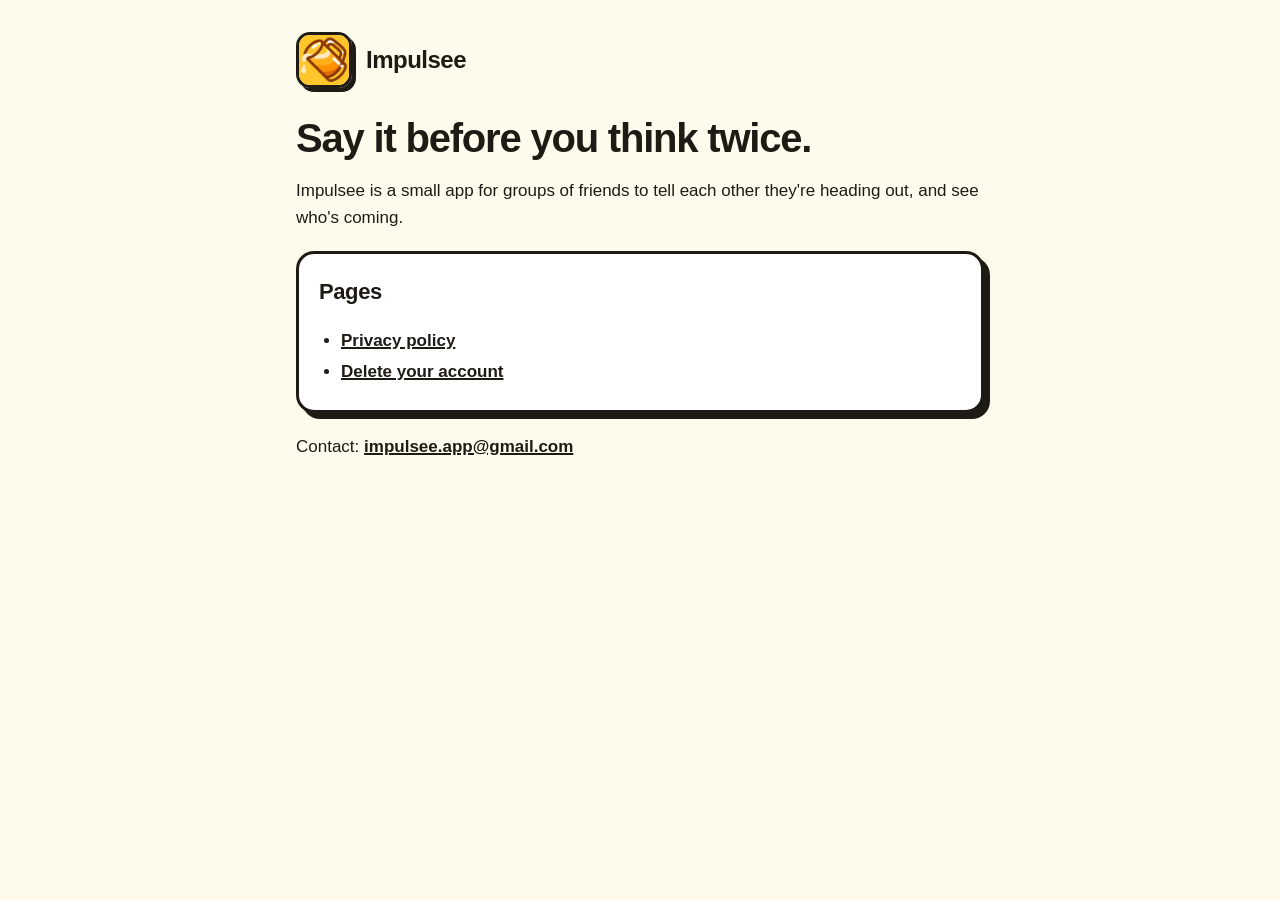
==== index.html @ d4d73822 "Add files via upload" ====
<!doctype html>
<html lang="en">
<head>
  <meta charset="utf-8">
  <meta name="viewport" content="width=device-width, initial-scale=1">
  <title>Impulsee</title>
  <meta name="description" content="Impulsee: tell your friends you're heading out.">
  <link rel="icon" type="image/png" href="favicon.png">
  <link rel="stylesheet" href="style.css">
</head>
<body>
<div class="wrap">
  <header class="top">
    <img src="icon.png" alt="" width="56" height="56">
    <a href="index.html">Impulsee</a>
  </header>

  <h1>Say it before you think twice.</h1>
  <p>Impulsee is a small app for groups of friends to tell each other they're heading out, and see who's coming.</p>

  <div class="card">
    <h2>Pages</h2>
    <ul>
      <li><a href="privacy.html">Privacy policy</a></li>
      <li><a href="delete-account.html">Delete your account</a></li>
    </ul>
  </div>

  <p>Contact: <a href="mailto:impulsee.app@gmail.com">impulsee.app@gmail.com</a></p>
</div>
</body>
</html>
---- style.css ----
/* Impulsee public pages — privacy policy and account deletion.
   Same look as the app: warm amber, ink outlines, hard offset shadows. */

:root {
  --bg: #fffbec;
  --card: #ffffff;
  --primary: #ffc629;
  --ink: #1e1b14;
  --ink-soft: #4a4436;
  --rule: #e9dfbf;
  --border: 3px;
}

* { box-sizing: border-box; }

html { -webkit-text-size-adjust: 100%; }

body {
  margin: 0;
  background: var(--bg);
  color: var(--ink);
  font: 17px/1.6 -apple-system, BlinkMacSystemFont, "Segoe UI", Roboto, Helvetica, Arial, sans-serif;
}

.wrap {
  max-width: 720px;
  margin: 0 auto;
  padding: 32px 16px 64px;
}

header.top {
  display: flex;
  align-items: center;
  gap: 14px;
  margin-bottom: 28px;
}

header.top img {
  width: 56px;
  height: 56px;
  border: var(--border) solid var(--ink);
  border-radius: 14px;
  box-shadow: 4px 4px 0 var(--ink);
}

header.top a {
  color: var(--ink);
  font-weight: 900;
  font-size: 24px;
  letter-spacing: -0.5px;
  text-decoration: none;
}

h1 {
  font-size: clamp(30px, 7vw, 40px);
  line-height: 1.1;
  letter-spacing: -1.2px;
  font-weight: 900;
  margin: 0 0 8px;
}

.updated {
  color: var(--ink-soft);
  font-weight: 600;
  font-size: 14px;
  margin: 0 0 24px;
}

h2 {
  font-size: 22px;
  font-weight: 900;
  letter-spacing: -0.4px;
  margin: 36px 0 8px;
}

h3 {
  font-size: 17px;
  font-weight: 900;
  margin: 20px 0 4px;
}

p, li { color: var(--ink); }

ul { padding-left: 22px; }
li { margin: 4px 0; }

a { color: var(--ink); font-weight: 700; text-decoration-thickness: 2px; }

.card {
  background: var(--card);
  border: var(--border) solid var(--ink);
  border-radius: 18px;
  box-shadow: 6px 6px 0 var(--ink);
  padding: 20px 20px 8px;
  margin: 20px 0;
}

.card.primary { background: var(--primary); }

.card h2 { margin-top: 0; }

ol.steps { padding-left: 22px; }
ol.steps li { margin: 8px 0; }

.email {
  display: inline-block;
  background: var(--primary);
  border: var(--border) solid var(--ink);
  border-radius: 12px;
  box-shadow: 4px 4px 0 var(--ink);
  padding: 10px 16px;
  font-weight: 900;
  font-size: 18px;
  text-decoration: none;
  word-break: break-all;
  margin: 4px 0 16px;
}

.email:active { transform: translate(4px, 4px); box-shadow: none; }

.table-scroll { overflow-x: auto; margin: 12px 0; }

table {
  width: 100%;
  border-collapse: collapse;
  font-size: 15px;
  min-width: 520px;
}

th, td {
  text-align: left;
  vertical-align: top;
  padding: 10px 8px;
  border-bottom: 2px solid var(--rule);
}

th { font-weight: 900; border-bottom: var(--border) solid var(--ink); }

/* Phones: each provider becomes its own small card instead of a table that
   scrolls sideways. */
@media (max-width: 600px) {
  table { min-width: 0; }
  thead { display: none; }
  table, tbody, tr, td { display: block; width: 100%; }
  tr {
    background: var(--card);
    border: 2px solid var(--ink);
    border-radius: 12px;
    padding: 4px 12px;
    margin: 0 0 12px;
  }
  td { border-bottom: 0; padding: 6px 0; }
  td + td { border-top: 2px solid var(--rule); }
  td[data-label]::before {
    content: attr(data-label);
    display: block;
    font-size: 12px;
    font-weight: 900;
    letter-spacing: 1px;
    text-transform: uppercase;
    color: var(--ink-soft);
  }
  td[data-label="Provider"]::before { display: none; }
}

kbd {
  font: inherit;
  font-weight: 900;
  background: var(--card);
  border: 2px solid var(--ink);
  border-radius: 6px;
  padding: 0 6px;
}

footer {
  margin-top: 48px;
  padding-top: 16px;
  border-top: var(--border) solid var(--ink);
  font-size: 14px;
  color: var(--ink-soft);
}

footer a { margin-right: 16px; }
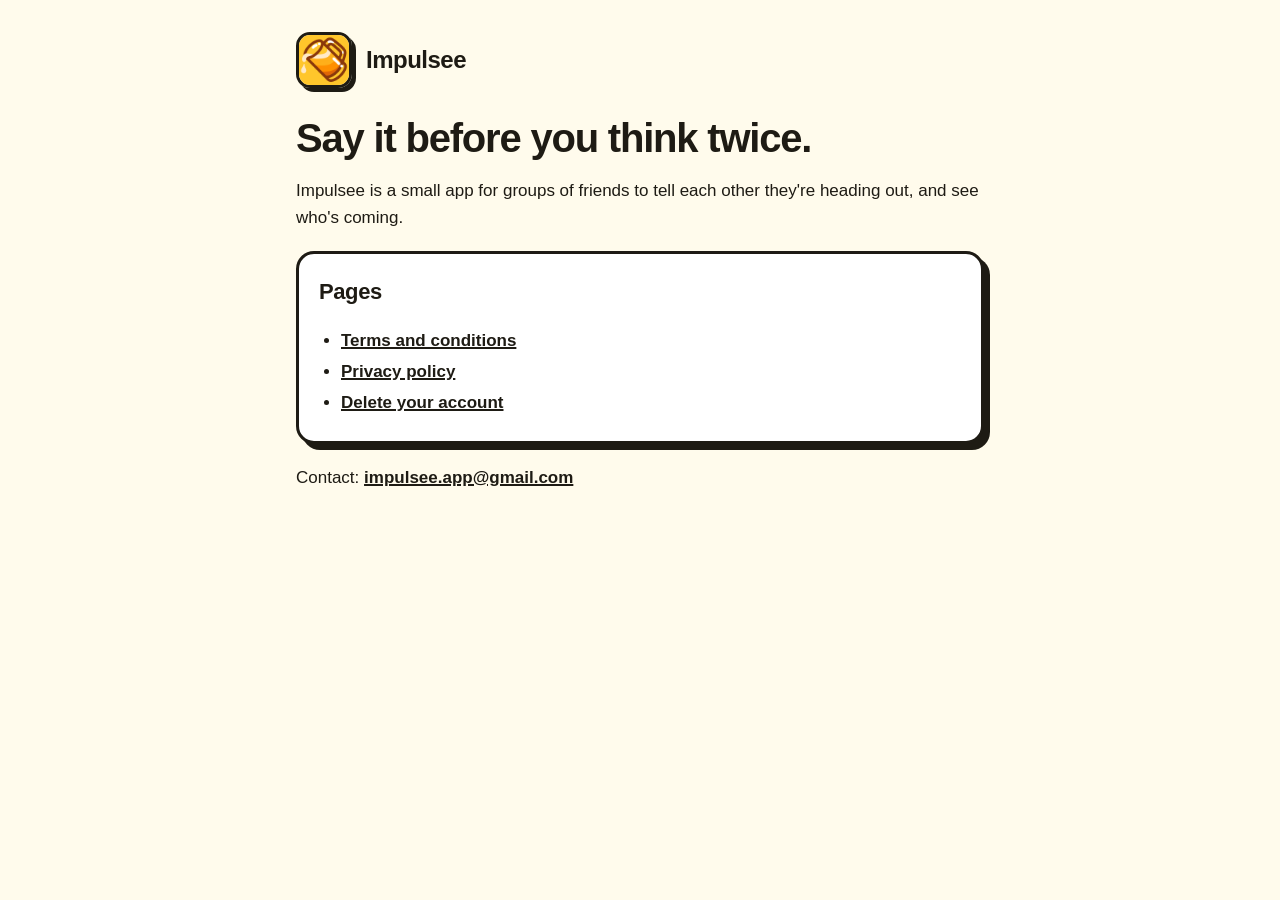
==== commit 508d9905: "Add files via upload" ====
--- a/index.html
+++ b/index.html
@@ -21,6 +21,7 @@
   <div class="card">
     <h2>Pages</h2>
     <ul>
+      <li><a href="terms.html">Terms and conditions</a></li>
       <li><a href="privacy.html">Privacy policy</a></li>
       <li><a href="delete-account.html">Delete your account</a></li>
     </ul>
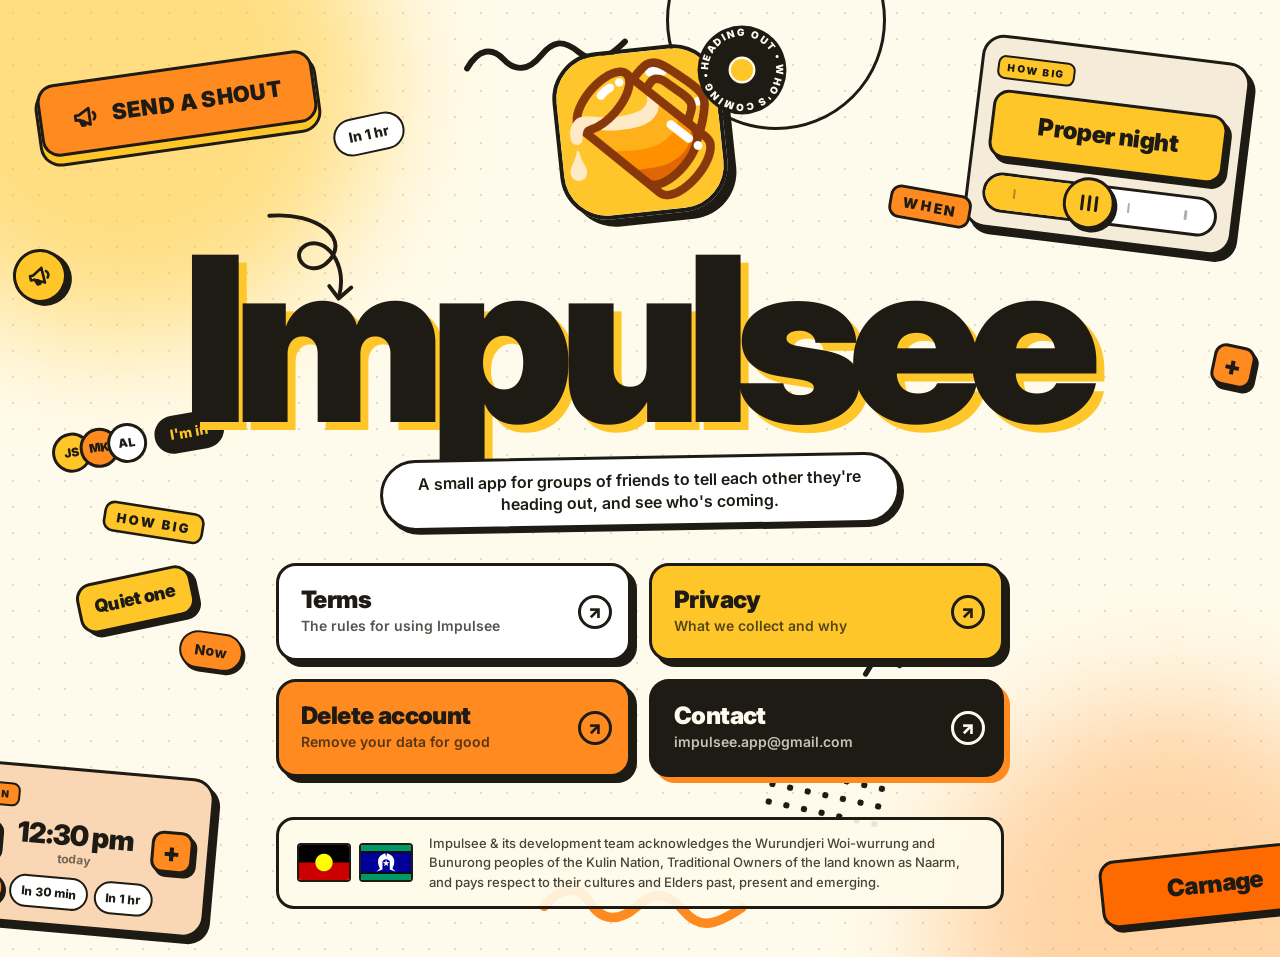
==== commit 9b33770e: "website update" ====
--- a/index.html
+++ b/index.html
@@ -6,28 +6,133 @@
   <title>Impulsee</title>
   <meta name="description" content="Impulsee: tell your friends you're heading out.">
   <link rel="icon" type="image/png" href="favicon.png">
+  <link rel="preconnect" href="https://fonts.googleapis.com">
+  <link rel="preconnect" href="https://fonts.gstatic.com" crossorigin>
+  <link href="https://fonts.googleapis.com/css2?family=Inter:wght@500;600;700;800;900&display=swap" rel="stylesheet">
   <link rel="stylesheet" href="style.css">
+  <link rel="stylesheet" href="home.css">
 </head>
-<body>
-<div class="wrap">
-  <header class="top">
-    <img src="icon.png" alt="" width="56" height="56">
-    <a href="index.html">Impulsee</a>
-  </header>
+<body class="home">
+<div class="shell">
 
-  <h1>Say it before you think twice.</h1>
-  <p>Impulsee is a small app for groups of friends to tell each other they're heading out, and see who's coming.</p>
+  <!-- Background collage: bits of the app plus doodles. Purely decorative. -->
+  <div class="collage" aria-hidden="true">
+    <div class="blob blob-a"></div>
+    <div class="blob blob-b"></div>
 
-  <div class="card">
-    <h2>Pages</h2>
-    <ul>
-      <li><a href="terms.html">Terms and conditions</a></li>
-      <li><a href="privacy.html">Privacy policy</a></li>
-      <li><a href="delete-account.html">Delete your account</a></li>
-    </ul>
+    <!-- App pieces -->
+    <div class="bit c-shout" data-d="18">
+      <div class="shout">
+        <svg viewBox="0 0 24 24" fill="none" stroke="currentColor" stroke-width="2.4" stroke-linejoin="round" stroke-linecap="round"><path d="M3 10v4h3l9 5V5l-9 5H3z"/><path d="M6.5 14.5 8 19h2.5l-1.2-3.8"/><path d="M18.5 9a4 4 0 0 1 0 6"/></svg>
+        Send a shout
+      </div>
+    </div>
+
+    <div class="bit c-howbig" data-d="26">
+      <div class="panel panel-cream">
+        <span class="chip chip-yellow">How big</span>
+        <div class="bigpill pill-yellow">Proper night</div>
+        <div class="slider"><span class="fill"></span><span class="thumb"><i></i><i></i><i></i></span><b></b><b></b><b></b><b></b></div>
+      </div>
+    </div>
+
+    <div class="bit c-when hide-sm" data-d="22">
+      <div class="panel panel-peach">
+        <span class="chip chip-orange">When</span>
+        <div class="when-row"><span class="sq">&minus;</span><span class="time">12:30 pm<small>today</small></span><span class="sq">+</span></div>
+        <div class="pills"><span class="pill pill-orange">Now</span><span class="pill">In 30 min</span><span class="pill">In 1 hr</span></div>
+      </div>
+    </div>
+
+    <div class="bit c-carnage" data-d="14">
+      <div class="bigpill pill-red">Carnage</div>
+    </div>
+
+    <div class="bit c-crew hide-md" data-d="30">
+      <div class="panel panel-yellow">
+        <div class="crew-title">Start a crew</div>
+        <span class="label">Crew name</span>
+        <div class="input">The Usual Suspects</div>
+        <div class="bigpill pill-amber">Create crew</div>
+      </div>
+    </div>
+
+    <div class="bit c-imin hide-sm" data-d="12">
+      <div class="avatars"><span>JS</span><span>MK</span><span>AL</span></div>
+      <span class="pill pill-ink">I'm in</span>
+    </div>
+
+    <div class="bit c-30 hide-md" data-d="10"><span class="pill">In 2 hrs</span></div>
+    <div class="bit c-plus" data-d="20"><span class="sq">+</span></div>
+
+    <!-- Doodles -->
+    <div class="bit a-quiet" data-d="8"><div class="bigpill pill-yellow">Quiet one</div></div>
+    <div class="bit a-whenchip" data-d="16"><span class="chip chip-orange">When</span></div>
+
+    <svg class="bit d-squig1" data-d="10" viewBox="0 0 200 40" fill="none"><path d="M6 26 C 22 4, 38 4, 50 20 S 78 36, 94 20 S 122 4, 138 20 S 166 36, 194 14" stroke="#1e1b14" stroke-width="7" stroke-linecap="round"/></svg>
+    <svg class="bit d-squig2" data-d="14" viewBox="0 0 200 40" fill="none"><path d="M6 26 C 22 4, 38 4, 50 20 S 78 36, 94 20 S 122 4, 138 20 S 166 36, 194 14" stroke="#ff8a1f" stroke-width="9" stroke-linecap="round"/></svg>
+    <svg class="bit d-zig hide-sm" data-d="12" viewBox="0 0 160 40" fill="none"><path d="M4 30 L24 10 L44 30 L64 10 L84 30 L104 10 L124 30 L144 10 L156 22" stroke="#1e1b14" stroke-width="6" stroke-linecap="round" stroke-linejoin="round"/></svg>
+    <svg class="bit d-arrow hide-sm" data-d="8" viewBox="0 0 140 120" fill="none"><path d="M10 14 C 70 0, 120 30, 90 64 C 70 86, 40 60, 62 44 C 84 30, 118 60, 112 104" stroke="#1e1b14" stroke-width="5" stroke-linecap="round"/><path d="M98 92 L112 106 L126 90" stroke="#1e1b14" stroke-width="5" stroke-linecap="round" stroke-linejoin="round"/></svg>
+    <div class="bit a-1hr" data-d="6"><span class="pill">In 1 hr</span></div>
+
+    <span class="bit d-ring" data-d="4"></span>
+    <div class="bit a-now" data-d="20"><span class="pill pill-orange">Now</span></div>
+    <div class="bit a-mega" data-d="24"><span class="megabtn"><svg viewBox="0 0 24 24" fill="none" stroke="currentColor" stroke-width="2.4" stroke-linejoin="round" stroke-linecap="round"><path d="M3 10v4h3l9 5V5l-9 5H3z"/><path d="M6.5 14.5 8 19h2.5l-1.2-3.8"/><path d="M18.5 9a4 4 0 0 1 0 6"/></svg></span></div>
+    <div class="bit a-howchip hide-sm" data-d="18"><span class="chip chip-yellow">How big</span></div>
+    <span class="bit d-grid hide-sm" data-d="5"></span>
   </div>
 
-  <p>Contact: <a href="mailto:impulsee.app@gmail.com">impulsee.app@gmail.com</a></p>
+  <main class="hero">
+    <div class="brand">
+      <img class="logo" src="icon.png" alt="" width="160" height="160">
+      <svg class="badge" viewBox="0 0 120 120" aria-hidden="true">
+        <defs><path id="circ" d="M60,60 m-44,0 a44,44 0 1,1 88,0 a44,44 0 1,1 -88,0"/></defs>
+        <circle cx="60" cy="60" r="58" fill="#1e1b14"/>
+        <text><textPath href="#circ" textLength="272" lengthAdjust="spacing">HEADING OUT • WHO'S COMING •</textPath></text>
+        <circle cx="60" cy="60" r="16" fill="#ffc629" stroke="#fffbec" stroke-width="3"/>
+      </svg>
+    </div>
+
+    <h1 class="mega">Impulsee</h1>
+    <p class="lede">A small app for groups of friends to tell each other they're heading out, and see who's coming.</p>
+
+    <nav class="dash" aria-label="Site pages">
+      <a class="tile t-white" href="terms.html"><span>Terms</span><small>The rules for using Impulsee</small><i>&#8599;</i></a>
+      <a class="tile t-yellow" href="privacy.html"><span>Privacy</span><small>What we collect and why</small><i>&#8599;</i></a>
+      <a class="tile t-orange" href="delete-account.html"><span>Delete account</span><small>Remove your data for good</small><i>&#8599;</i></a>
+      <a class="tile t-ink" href="mailto:impulsee.app@gmail.com"><span>Contact</span><small>impulsee.app@gmail.com</small><i>&#8599;</i></a>
+    </nav>
+    <footer class="ack">
+      <div class="flags">
+        <img src="flag-aboriginal.png" alt="Aboriginal flag" width="60" height="42">
+        <img src="flag-torres-strait.png" alt="Torres Strait Islander flag" width="60" height="42">
+      </div>
+      <p>Impulsee &amp; its development team acknowledges the Wurundjeri Woi-wurrung and Bunurong peoples of the Kulin Nation, Traditional Owners of the land known as Naarm, and pays respect to their cultures and Elders past, present and emerging.</p>
+    </footer>
+  </main>
+
 </div>
+
+<script>
+  // Gentle parallax: collage bits drift with the pointer (desktop only, respects reduced motion).
+  (function () {
+    if (matchMedia('(prefers-reduced-motion: reduce)').matches || !matchMedia('(pointer: fine)').matches) return;
+    var bits = document.querySelectorAll('.collage [data-d]');
+    var tx = 0, ty = 0, x = 0, y = 0, raf = 0;
+    addEventListener('pointermove', function (e) {
+      tx = e.clientX / innerWidth - 0.5;
+      ty = e.clientY / innerHeight - 0.5;
+      if (!raf) raf = requestAnimationFrame(tick);
+    });
+    function tick() {
+      x += (tx - x) * 0.08; y += (ty - y) * 0.08;
+      for (var i = 0; i < bits.length; i++) {
+        var d = +bits[i].dataset.d;
+        bits[i].style.translate = (-x * d * 2).toFixed(1) + 'px ' + (-y * d * 2).toFixed(1) + 'px';
+      }
+      raf = (Math.abs(tx - x) > 0.001 || Math.abs(ty - y) > 0.001) ? requestAnimationFrame(tick) : 0;
+    }
+  })();
+</script>
 </body>
 </html>
--- a/home.css
+++ b/home.css
@@ -0,0 +1,403 @@
+/* Impulsee home page: giant title, link tiles, and a collage of app bits
+   floating in the background. Loaded only by index.html. */
+
+body.home {
+  --orange: #ff8a1f;
+  --red: #ff6a00;
+  --amber: #f7a900;
+  --peach: #f9d6b4;
+  --cream: #f4ecd8;
+  font-family: "Inter", -apple-system, BlinkMacSystemFont, "Segoe UI", Roboto, Helvetica, Arial, sans-serif;
+  background:
+    radial-gradient(circle, rgba(30, 27, 20, .13) 1.4px, transparent 1.6px) 0 0 / 26px 26px,
+    var(--bg);
+}
+
+.shell {
+  position: relative;
+  min-height: 100vh;
+  min-height: 100dvh;
+  overflow: hidden;
+  display: flex;
+}
+
+/* ---------- Hero ---------- */
+
+.hero {
+  position: relative;
+  z-index: 2;
+  width: 100%;
+  max-width: 760px;
+  margin: auto;
+  padding: 48px 16px;
+  display: flex;
+  flex-direction: column;
+  align-items: center;
+  text-align: center;
+}
+
+.brand { position: relative; margin-bottom: 6px; }
+
+.logo {
+  display: block;
+  width: clamp(110px, 22vw, 168px);
+  height: auto;
+  border: 4px solid var(--ink);
+  border-radius: 28%;
+  box-shadow: 8px 8px 0 var(--ink);
+  rotate: -6deg;
+  transition: rotate .25s cubic-bezier(.3, 1.6, .5, 1), scale .25s cubic-bezier(.3, 1.6, .5, 1);
+}
+
+.brand:hover .logo { rotate: 4deg; scale: 1.06; }
+
+.badge {
+  position: absolute;
+  width: clamp(64px, 12vw, 92px);
+  right: -38%;
+  top: -14%;
+  animation: spin 14s linear infinite;
+}
+
+.badge text {
+  fill: #fffbec;
+  font: 900 13px "Inter", sans-serif;
+}
+
+.mega {
+  font-size: clamp(76px, 19vw, 230px);
+  font-weight: 900;
+  letter-spacing: -0.065em;
+  line-height: .86;
+  margin: 18px 0 18px;
+  color: var(--ink);
+  text-shadow: .035em .035em 0 var(--primary);
+  padding-right: .05em; /* room for the shadow on the last letter */
+}
+
+.lede {
+  display: inline-block;
+  max-width: 520px;
+  margin: 0 0 36px;
+  padding: 10px 18px;
+  background: var(--card);
+  border: 3px solid var(--ink);
+  border-radius: 999px;
+  box-shadow: 4px 4px 0 var(--ink);
+  font-size: 16px;
+  font-weight: 600;
+  line-height: 1.4;
+  rotate: -1deg;
+}
+
+/* ---------- Tiles ---------- */
+
+.dash {
+  width: 100%;
+  display: grid;
+  grid-template-columns: repeat(2, 1fr);
+  gap: 18px;
+}
+
+.tile {
+  position: relative;
+  display: block;
+  text-align: left;
+  background: var(--card);
+  color: var(--ink);
+  border: 3px solid var(--ink);
+  border-radius: 20px;
+  box-shadow: 6px 6px 0 var(--ink);
+  padding: 20px 56px 20px 22px;
+  text-decoration: none;
+  transition: translate .12s, box-shadow .12s, rotate .2s;
+}
+
+.tile span { display: block; font-size: 24px; font-weight: 900; letter-spacing: -0.6px; line-height: 1.15; }
+.tile small { display: block; margin-top: 2px; font-size: 14px; font-weight: 600; opacity: .75; overflow-wrap: anywhere; }
+
+.tile i {
+  position: absolute;
+  right: 16px;
+  top: 50%;
+  translate: 0 -50%;
+  width: 34px;
+  height: 34px;
+  display: grid;
+  place-items: center;
+  font-style: normal;
+  font-weight: 900;
+  font-size: 18px;
+  border: 3px solid currentColor;
+  border-radius: 50%;
+  transition: rotate .2s;
+}
+
+.t-yellow { background: var(--primary); }
+.t-orange { background: var(--orange); }
+.t-ink { background: var(--ink); color: #fffbec; box-shadow: 6px 6px 0 var(--orange); }
+
+.tile:hover { translate: -3px -3px; box-shadow: 9px 9px 0 var(--ink); }
+.t-ink:hover { box-shadow: 9px 9px 0 var(--orange); }
+.tile:hover i { rotate: 45deg; }
+.tile:active { translate: 6px 6px; box-shadow: 0 0 0 var(--ink); }
+.tile:focus-visible { outline: 3px dashed var(--ink); outline-offset: 5px; }
+
+/* ---------- Collage ---------- */
+
+.collage { position: absolute; inset: 0; z-index: 1; pointer-events: none; }
+
+.bit {
+  position: absolute;
+  rotate: var(--r, 0deg);
+  animation: float var(--t, 7s) ease-in-out var(--delay, 0s) infinite alternate;
+}
+
+.blob { position: absolute; border-radius: 50%; filter: blur(60px); opacity: .55; }
+.blob-a { width: 520px; height: 520px; background: var(--primary); top: -180px; left: -140px; }
+.blob-b { width: 460px; height: 460px; background: var(--orange); bottom: -200px; right: -120px; opacity: .35; }
+
+/* Shared app styling */
+.panel {
+  border: 3px solid var(--ink);
+  border-radius: 22px;
+  box-shadow: 6px 6px 0 var(--ink);
+  padding: 14px;
+}
+.panel-cream { background: var(--cream); }
+.panel-peach { background: var(--peach); }
+.panel-yellow { background: var(--primary); }
+
+.chip {
+  display: inline-block;
+  font-size: 10px;
+  font-weight: 900;
+  letter-spacing: 1.6px;
+  text-transform: uppercase;
+  border: 2.5px solid var(--ink);
+  border-radius: 8px;
+  padding: 2px 8px;
+}
+.chip-yellow { background: var(--primary); }
+.chip-orange { background: var(--orange); }
+
+.bigpill {
+  border: 3px solid var(--ink);
+  border-radius: 16px;
+  box-shadow: 5px 5px 0 var(--ink);
+  padding: 12px 18px;
+  font-weight: 900;
+  font-size: 24px;
+  letter-spacing: -0.5px;
+  text-align: center;
+  white-space: nowrap;
+}
+.pill-yellow { background: var(--primary); }
+.pill-red { background: var(--red); }
+.pill-amber { background: var(--amber); font-size: 18px; padding: 10px; }
+
+.pill {
+  display: inline-block;
+  background: #fff;
+  border: 2.5px solid var(--ink);
+  border-radius: 999px;
+  padding: 6px 14px;
+  font-weight: 800;
+  font-size: 14px;
+  white-space: nowrap;
+}
+.pill-orange { background: var(--orange); box-shadow: 3px 3px 0 var(--ink); }
+.pill-ink { background: var(--ink); color: var(--primary); }
+
+.sq {
+  display: inline-grid;
+  place-items: center;
+  width: 42px;
+  height: 42px;
+  background: var(--orange);
+  border: 3px solid var(--ink);
+  border-radius: 12px;
+  box-shadow: 4px 4px 0 var(--ink);
+  font-weight: 900;
+  font-size: 26px;
+  line-height: 1;
+}
+
+/* Individual app pieces */
+.c-shout { top: 7%; left: 3%; --r: -8deg; --t: 6s; }
+.shout {
+  display: flex;
+  align-items: center;
+  gap: 12px;
+  background: var(--orange);
+  border: 3px solid var(--ink);
+  border-radius: 18px;
+  box-shadow: 0 7px 0 var(--primary), 0 7px 0 3px var(--ink);
+  padding: 16px 30px;
+  font-weight: 900;
+  font-size: 22px;
+  letter-spacing: .5px;
+  text-transform: uppercase;
+  white-space: nowrap;
+}
+.shout svg { width: 28px; height: 28px; }
+
+.c-howbig { top: 5%; right: 3%; width: 270px; --r: 7deg; --t: 8s; --delay: -2s; }
+.c-howbig .bigpill { margin: 10px 0 14px; }
+.slider {
+  position: relative;
+  height: 40px;
+  background: #fff;
+  border: 3px solid var(--ink);
+  border-radius: 999px;
+  display: flex;
+  justify-content: space-around;
+  align-items: center;
+}
+.slider b { position: relative; z-index: 1; width: 2.5px; height: 10px; background: rgba(30, 27, 20, .35); border-radius: 2px; }
+.slider .fill { position: absolute; inset: 0 55% 0 0; background: var(--primary); border-radius: 999px 0 0 999px; }
+.slider .thumb {
+  position: absolute;
+  z-index: 2;
+  left: 34%;
+  top: 50%;
+  translate: 0 -50%;
+  width: 52px;
+  height: 52px;
+  background: var(--primary);
+  border: 3px solid var(--ink);
+  border-radius: 50%;
+  box-shadow: 3px 3px 0 var(--ink);
+  display: flex;
+  gap: 4px;
+  justify-content: center;
+  align-items: center;
+}
+.slider .thumb i { width: 3px; height: 16px; background: var(--ink); border-radius: 2px; }
+
+.c-when { bottom: 6%; left: 3%; width: 270px; --r: 5deg; --t: 9s; --delay: -4s; }
+.when-row { display: flex; align-items: center; justify-content: space-between; margin: 10px 0 12px; }
+.time { font-weight: 900; font-size: 28px; letter-spacing: -1px; line-height: 1; text-align: center; }
+.time small { display: block; font-size: 12px; font-weight: 700; letter-spacing: 0; opacity: .6; margin-top: 4px; }
+.pills { display: flex; gap: 6px; flex-wrap: wrap; }
+.pills .pill { font-size: 12px; padding: 5px 10px; }
+
+.c-carnage { bottom: 9%; right: 4%; width: 230px; --r: -6deg; --t: 7s; --delay: -1s; }
+
+.c-crew { top: 40%; right: -50px; width: 250px; --r: -9deg; --t: 10s; --delay: -3s; }
+.crew-title { font-weight: 900; font-size: 24px; letter-spacing: -0.6px; margin-bottom: 8px; }
+.label { display: block; font-size: 10px; font-weight: 900; letter-spacing: 1.6px; text-transform: uppercase; margin-bottom: 4px; }
+.input { background: #fff; border: 3px solid var(--ink); border-radius: 12px; padding: 8px 12px; font-weight: 600; font-size: 14px; margin-bottom: 12px; }
+
+.c-imin { top: 44%; left: 4%; display: flex; align-items: center; gap: 8px; --r: -10deg; --t: 6s; --delay: -2s; }
+.avatars { display: flex; }
+.avatars span {
+  width: 40px; height: 40px; margin-left: -12px;
+  display: grid; place-items: center;
+  border: 3px solid var(--ink); border-radius: 50%;
+  font-weight: 900; font-size: 12px;
+}
+.avatars span:first-child { margin-left: 0; background: var(--primary); }
+.avatars span:nth-child(2) { background: var(--orange); }
+.avatars span:nth-child(3) { background: #fff; }
+
+.c-30 { bottom: 28%; right: 13%; --r: 8deg; --t: 5s; --delay: -1s; }
+.c-plus { top: 31%; right: 9%; --r: 12deg; --t: 6s; --delay: -3s; }
+
+/* Doodles */
+.d-squig1 { width: 170px; top: 4%; left: 36%; --r: -6deg; --t: 8s; }
+.d-squig2 { width: 210px; bottom: 3%; left: 42%; --r: 4deg; --t: 9s; --delay: -5s; }
+.d-zig { width: 140px; top: 66%; right: 22%; --r: -14deg; --t: 7s; }
+.d-arrow { width: 110px; top: 22%; left: 20%; --r: 8deg; --t: 8s; --delay: -3s; }
+.d-ring { width: 220px; height: 220px; border: 3px solid var(--ink); border-radius: 50%; top: -90px; left: 52%; }
+.d-grid {
+  width: 130px; height: 90px; bottom: 14%; right: 30%;
+  background: radial-gradient(circle, var(--ink) 3px, transparent 3.5px) 0 0 / 18px 18px;
+  --r: 12deg;
+}
+
+/* Small app pieces */
+.a-quiet { top: 60%; left: 6%; --r: -12deg; --t: 6s; }
+.a-quiet .bigpill { font-size: 18px; padding: 8px 14px; }
+.a-whenchip { top: 20%; right: 25%; --r: 10deg; --t: 4s; scale: 1.4; }
+.a-1hr { top: 12%; left: 26%; --r: -12deg; --t: 5s; }
+.a-now { bottom: 30%; left: 14%; --r: 8deg; --t: 5s; }
+.a-mega { top: 31%; left: 8%; --r: -14deg; --t: 4s; --delay: -1s; }
+.a-howchip { top: 53%; left: 9%; --r: 9deg; --t: 6s; scale: 1.3; }
+.megabtn {
+  display: grid; place-items: center;
+  width: 54px; height: 54px;
+  background: var(--primary);
+  border: 3px solid var(--ink); border-radius: 50%;
+  box-shadow: 4px 4px 0 var(--ink);
+}
+.megabtn svg { width: 26px; height: 26px; }
+
+/* Acknowledgement of Country */
+.ack {
+  width: 100%;
+  margin-top: 40px;
+  display: flex;
+  align-items: center;
+  gap: 16px;
+  text-align: left;
+  background: rgba(255, 251, 236, .9);
+  border: 3px solid var(--ink);
+  border-radius: 18px;
+  padding: 14px 18px;
+}
+.ack .flags { display: flex; gap: 8px; flex-shrink: 0; }
+.ack img { display: block; width: 54px; height: auto; border: 2px solid var(--ink); border-radius: 4px; }
+.ack p { margin: 0; font-size: 13px; line-height: 1.5; font-weight: 500; color: var(--ink-soft); }
+
+@keyframes float {
+  from { transform: translateY(-8px); }
+  to   { transform: translateY(10px); }
+}
+@keyframes spin { to { rotate: 360deg; } }
+
+/* ---------- Smaller screens ---------- */
+
+@media (max-width: 1280px) {
+  .hide-md { display: none; }
+  .c-when { left: -60px; bottom: 3%; }
+  .c-carnage { right: -50px; bottom: 4%; }
+  .c-plus { right: 2%; top: 36%; }
+  .a-mega { left: 1%; top: 26%; }
+}
+
+@media (max-width: 900px) {
+  .bit { scale: .75; }
+  .c-shout { left: -30px; top: 2%; }
+  .c-howbig { right: -50px; top: 1%; }
+  .c-carnage { right: -30px; bottom: 2%; }
+}
+
+@media (max-width: 600px) {
+  .hide-sm { display: none; }
+  .bit { scale: .55; }
+  .c-shout { top: 0; left: -70px; }
+  .c-howbig { top: -30px; right: -90px; }
+  .c-carnage { bottom: -6px; right: -60px; }
+  .c-plus { display: none; }
+  .a-quiet { display: none; }
+  .a-whenchip { display: none; }
+  .d-squig1 { top: auto; bottom: 1%; left: 30%; }
+  .d-squig2 { display: none; }
+  .d-ring { left: 60%; }
+  .a-now { bottom: 1%; left: -4px; }
+  .a-mega { display: none; }
+  .a-1hr { display: none; }
+  .ack { flex-direction: column; align-items: flex-start; }
+
+  .hero { padding: 120px 16px 110px; }
+  .dash { grid-template-columns: 1fr; gap: 14px; }
+  .tile { padding: 16px 56px 16px 18px; }
+  .tile span { font-size: 21px; }
+  .lede { border-radius: 18px; font-size: 15px; margin-bottom: 28px; }
+  .badge { right: -48%; }
+}
+
+@media (prefers-reduced-motion: reduce) {
+  .bit, .badge { animation: none; }
+}
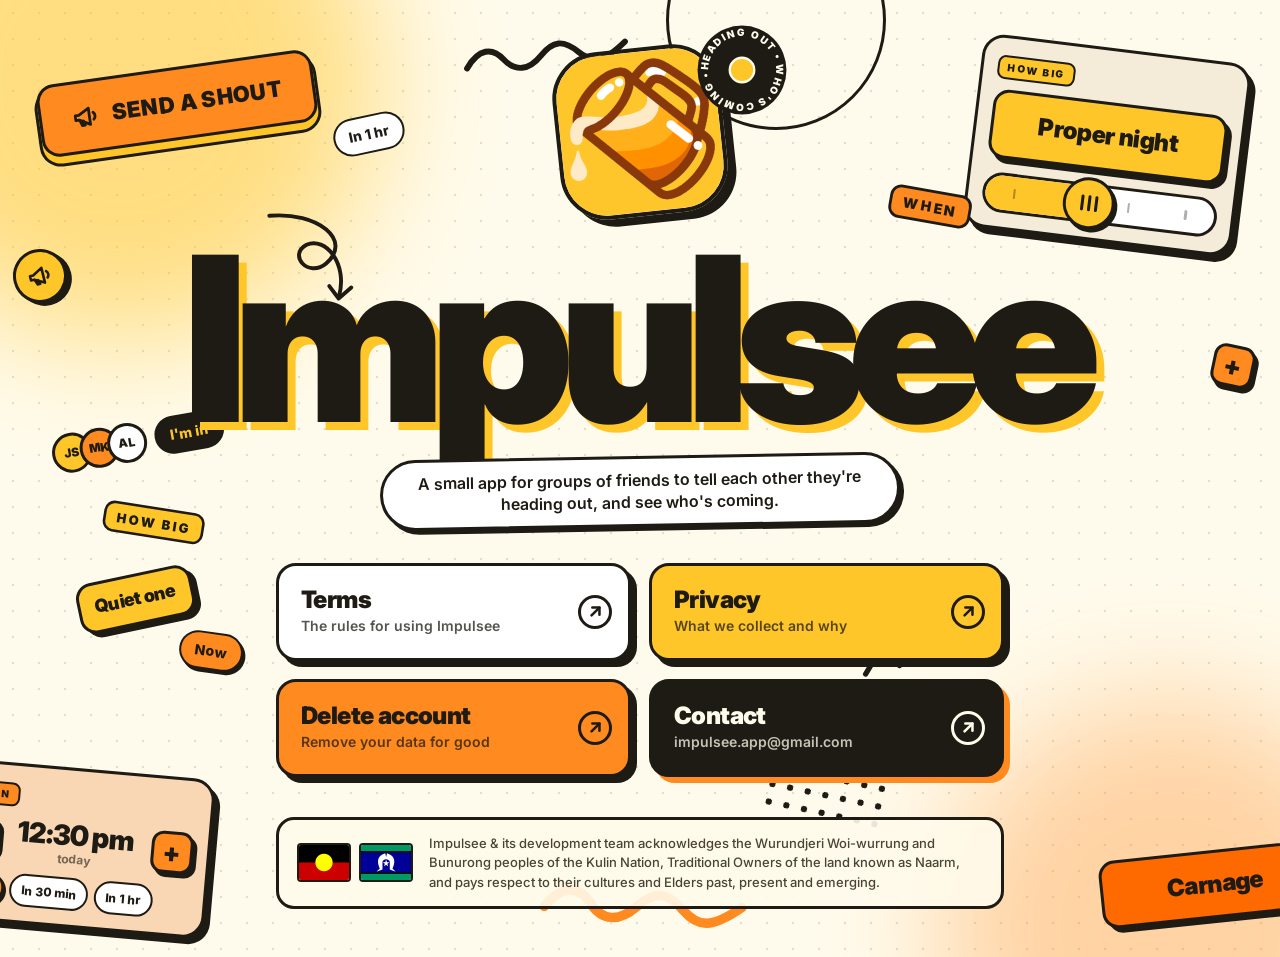
==== commit 002e017b: "svg upright arrow adjust for mobile" ====
--- a/index.html
+++ b/index.html
@@ -97,10 +97,10 @@
     <p class="lede">A small app for groups of friends to tell each other they're heading out, and see who's coming.</p>
 
     <nav class="dash" aria-label="Site pages">
-      <a class="tile t-white" href="terms.html"><span>Terms</span><small>The rules for using Impulsee</small><i>&#8599;</i></a>
-      <a class="tile t-yellow" href="privacy.html"><span>Privacy</span><small>What we collect and why</small><i>&#8599;</i></a>
-      <a class="tile t-orange" href="delete-account.html"><span>Delete account</span><small>Remove your data for good</small><i>&#8599;</i></a>
-      <a class="tile t-ink" href="mailto:impulsee.app@gmail.com"><span>Contact</span><small>impulsee.app@gmail.com</small><i>&#8599;</i></a>
+      <a class="tile t-white" href="terms.html"><span>Terms</span><small>The rules for using Impulsee</small><i aria-hidden="true"><svg viewBox="0 0 24 24" fill="none" stroke="currentColor" stroke-width="3.2" stroke-linecap="round" stroke-linejoin="round"><path d="M7 17 17 7"/><path d="M8 7h9v9"/></svg></i></a>
+      <a class="tile t-yellow" href="privacy.html"><span>Privacy</span><small>What we collect and why</small><i aria-hidden="true"><svg viewBox="0 0 24 24" fill="none" stroke="currentColor" stroke-width="3.2" stroke-linecap="round" stroke-linejoin="round"><path d="M7 17 17 7"/><path d="M8 7h9v9"/></svg></i></a>
+      <a class="tile t-orange" href="delete-account.html"><span>Delete account</span><small>Remove your data for good</small><i aria-hidden="true"><svg viewBox="0 0 24 24" fill="none" stroke="currentColor" stroke-width="3.2" stroke-linecap="round" stroke-linejoin="round"><path d="M7 17 17 7"/><path d="M8 7h9v9"/></svg></i></a>
+      <a class="tile t-ink" href="mailto:impulsee.app@gmail.com"><span>Contact</span><small>impulsee.app@gmail.com</small><i aria-hidden="true"><svg viewBox="0 0 24 24" fill="none" stroke="currentColor" stroke-width="3.2" stroke-linecap="round" stroke-linejoin="round"><path d="M7 17 17 7"/><path d="M8 7h9v9"/></svg></i></a>
     </nav>
     <footer class="ack">
       <div class="flags">
--- a/home.css
+++ b/home.css
@@ -125,13 +125,11 @@
   height: 34px;
   display: grid;
   place-items: center;
-  font-style: normal;
-  font-weight: 900;
-  font-size: 18px;
   border: 3px solid currentColor;
   border-radius: 50%;
   transition: rotate .2s;
 }
+.tile i svg { width: 19px; height: 19px; display: block; }
 
 .t-yellow { background: var(--primary); }
 .t-orange { background: var(--orange); }
@@ -376,26 +374,26 @@
 @media (max-width: 600px) {
   .hide-sm { display: none; }
   .bit { scale: .55; }
-  .c-shout { top: 0; left: -70px; }
-  .c-howbig { top: -30px; right: -90px; }
-  .c-carnage { bottom: -6px; right: -60px; }
+  .c-shout { top: 4px; left: -44px; }
+  .c-howbig { top: -36px; right: -72px; }
+  .c-carnage { bottom: 0; right: -40px; }
   .c-plus { display: none; }
   .a-quiet { display: none; }
   .a-whenchip { display: none; }
-  .d-squig1 { top: auto; bottom: 1%; left: 30%; }
+  .d-squig1 { top: auto; bottom: 1%; left: 22%; }
   .d-squig2 { display: none; }
-  .d-ring { left: 60%; }
+  .d-ring { display: none; }
   .a-now { bottom: 1%; left: -4px; }
   .a-mega { display: none; }
   .a-1hr { display: none; }
   .ack { flex-direction: column; align-items: flex-start; }
 
-  .hero { padding: 120px 16px 110px; }
+  .hero { padding: 168px 16px 110px; }
   .dash { grid-template-columns: 1fr; gap: 14px; }
   .tile { padding: 16px 56px 16px 18px; }
   .tile span { font-size: 21px; }
   .lede { border-radius: 18px; font-size: 15px; margin-bottom: 28px; }
-  .badge { right: -48%; }
+  .badge { right: -44%; top: -6%; }
 }
 
 @media (prefers-reduced-motion: reduce) {
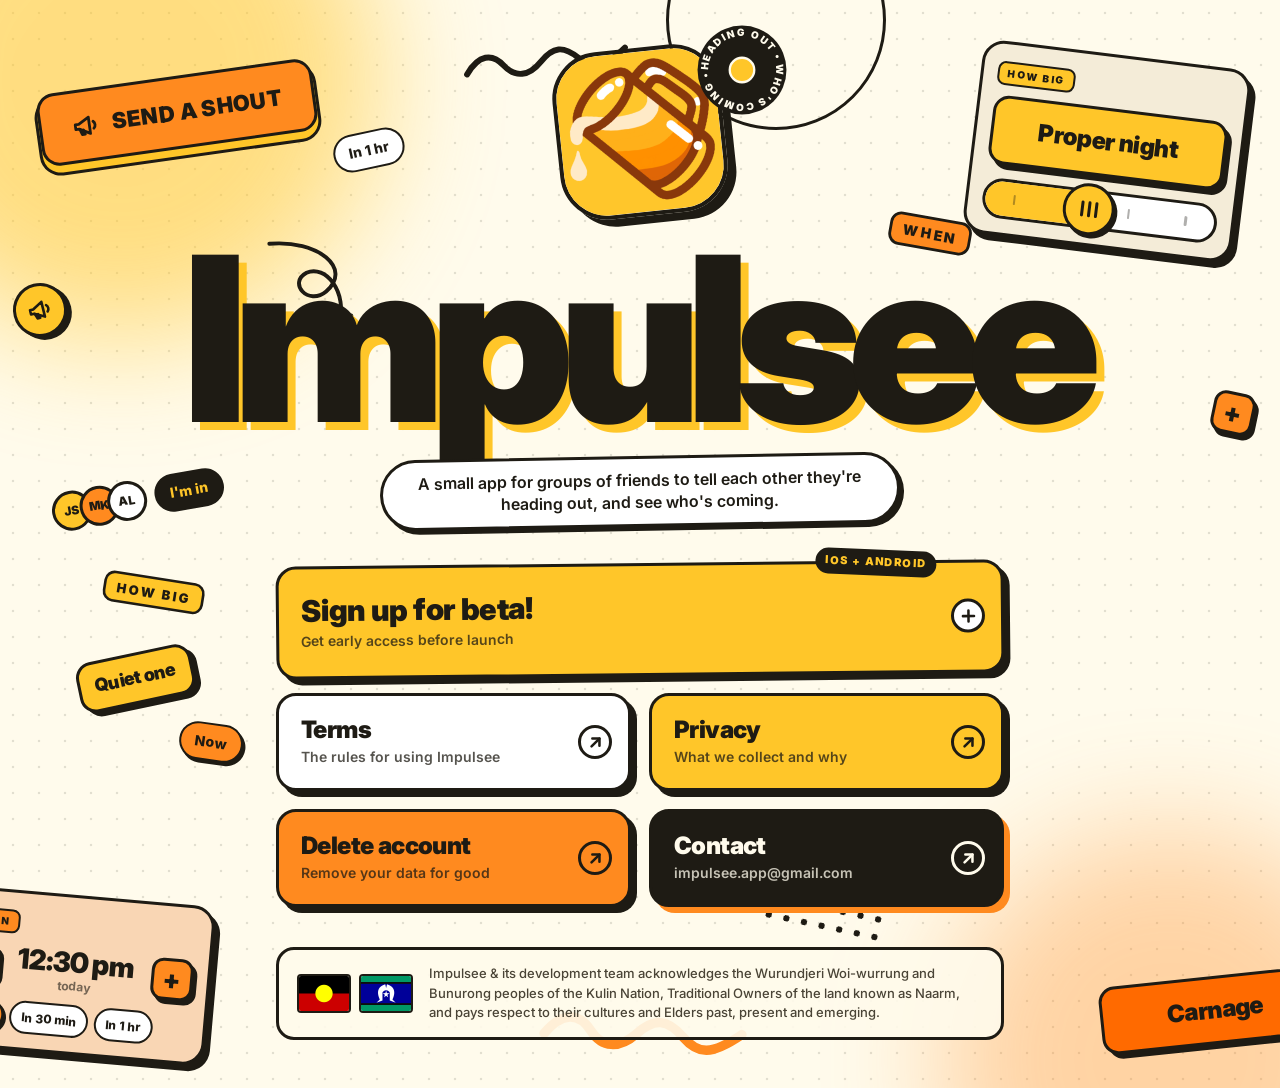
==== commit a80d6293: "google form hookup for closed beta signup" ====
--- a/index.html
+++ b/index.html
@@ -97,6 +97,7 @@
     <p class="lede">A small app for groups of friends to tell each other they're heading out, and see who's coming.</p>
 
     <nav class="dash" aria-label="Site pages">
+      <button type="button" class="tile t-beta" id="beta-open" aria-haspopup="dialog"><em class="tag">iOS + Android</em><span>Sign up for beta!</span><small>Get early access before launch</small><i aria-hidden="true"><svg viewBox="0 0 24 24" fill="none" stroke="currentColor" stroke-width="3.2" stroke-linecap="round" stroke-linejoin="round"><path d="M12 5v14"/><path d="M5 12h14"/></svg></i></button>
       <a class="tile t-white" href="terms.html"><span>Terms</span><small>The rules for using Impulsee</small><i aria-hidden="true"><svg viewBox="0 0 24 24" fill="none" stroke="currentColor" stroke-width="3.2" stroke-linecap="round" stroke-linejoin="round"><path d="M7 17 17 7"/><path d="M8 7h9v9"/></svg></i></a>
       <a class="tile t-yellow" href="privacy.html"><span>Privacy</span><small>What we collect and why</small><i aria-hidden="true"><svg viewBox="0 0 24 24" fill="none" stroke="currentColor" stroke-width="3.2" stroke-linecap="round" stroke-linejoin="round"><path d="M7 17 17 7"/><path d="M8 7h9v9"/></svg></i></a>
       <a class="tile t-orange" href="delete-account.html"><span>Delete account</span><small>Remove your data for good</small><i aria-hidden="true"><svg viewBox="0 0 24 24" fill="none" stroke="currentColor" stroke-width="3.2" stroke-linecap="round" stroke-linejoin="round"><path d="M7 17 17 7"/><path d="M8 7h9v9"/></svg></i></a>
@@ -111,9 +112,114 @@
     </footer>
   </main>
 
+
+  <dialog class="beta" id="beta" aria-labelledby="beta-title">
+    <button type="button" class="beta-close" id="beta-close" aria-label="Close">
+      <svg viewBox="0 0 24 24" fill="none" stroke="currentColor" stroke-width="3.2" stroke-linecap="round"><path d="M6 6l12 12M18 6 6 18"/></svg>
+    </button>
+
+    <form id="beta-form" novalidate>
+      <span class="chip chip-orange">Beta</span>
+      <h2 id="beta-title">Sign up for beta!</h2>
+      <p class="beta-sub">Pick your phone and drop your email. We'll send you an invite when the beta opens.</p>
+
+      <fieldset class="os">
+        <legend>Your phone</legend>
+        <label class="os-btn">
+          <input type="radio" name="platform" value="iOS" required>
+          <span><svg viewBox="0 0 24 24" aria-hidden="true"><path fill="currentColor" d="M12.152 6.896c-.948 0-2.415-1.078-3.96-1.04-2.04.027-3.91 1.183-4.961 3.014-2.117 3.675-.546 9.103 1.519 12.09 1.013 1.454 2.208 3.09 3.792 3.039 1.52-.065 2.09-.987 3.935-.987 1.831 0 2.35.987 3.96.948 1.637-.026 2.676-1.48 3.676-2.948 1.156-1.688 1.636-3.325 1.662-3.415-.039-.013-3.182-1.221-3.22-4.857-.026-3.04 2.48-4.494 2.597-4.559-1.429-2.09-3.623-2.324-4.39-2.376-2-.156-3.675 1.09-4.61 1.09zM15.53 3.83c.843-1.012 1.4-2.427 1.245-3.83-1.207.052-2.662.805-3.532 1.818-.78.896-1.454 2.338-1.273 3.714 1.338.104 2.715-.688 3.559-1.701"/></svg>iOS</span>
+        </label>
+        <label class="os-btn">
+          <input type="radio" name="platform" value="Android">
+          <span><svg viewBox="0 0 24 24" aria-hidden="true"><path fill="currentColor" fill-rule="evenodd" d="M1.5 19.5a10.5 10.5 0 0 1 21 0zM7.5 14.25a1.25 1.25 0 1 0 0 2.5 1.25 1.25 0 0 0 0-2.5zm9 0a1.25 1.25 0 1 0 0 2.5 1.25 1.25 0 0 0 0-2.5z"/><path d="M6.2 10.6 3.9 6.6M17.8 10.6l2.3-4" stroke="currentColor" stroke-width="1.8" stroke-linecap="round"/></svg>Android</span>
+        </label>
+      </fieldset>
+
+      <label class="label" for="beta-email">Email</label>
+      <input class="beta-input" id="beta-email" name="email" type="email" inputmode="email" autocomplete="email" placeholder="you@example.com" required>
+
+      <p class="beta-msg" id="beta-msg" role="alert" aria-live="polite"></p>
+
+      <button type="submit" class="beta-submit" id="beta-submit">Count me in</button>
+    </form>
+
+    <div class="beta-done" id="beta-done" hidden>
+      <span class="chip chip-yellow">You're in</span>
+      <h2>Thanks!</h2>
+      <p class="beta-sub">We'll email you when your beta invite is ready.</p>
+      <button type="button" class="beta-submit" id="beta-ok">Nice</button>
+    </div>
+  </dialog>
+
 </div>
 
 <script>
+  // Beta sign-up. Submissions go straight to a Google Form, which saves them
+  // to a linked Google Sheet. To set up, fill in the three values below
+  // (see the comment at the bottom of this script for how to find them).
+  var BETA_FORM = {
+    action:   'https://docs.google.com/forms/d/e/1FAIpQLSddgK2g59N4QtjQIVsJMZKoltOSDGT-80qS-DcHLefCayUEIA/formResponse',
+    email:    'entry.781287125', // email question
+    platform: 'entry.603509923'  // platform question (iOS / Android)
+  };
+
+  (function () {
+    var dlg = document.getElementById('beta');
+    var form = document.getElementById('beta-form');
+    var done = document.getElementById('beta-done');
+    var msg = document.getElementById('beta-msg');
+    var submit = document.getElementById('beta-submit');
+
+    function open() {
+      form.hidden = false; done.hidden = true; msg.textContent = '';
+      dlg.showModal();
+    }
+    document.getElementById('beta-open').addEventListener('click', open);
+    document.getElementById('beta-close').addEventListener('click', function () { dlg.close(); });
+    document.getElementById('beta-ok').addEventListener('click', function () { dlg.close(); });
+    // Click on the dimmed backdrop closes it.
+    dlg.addEventListener('click', function (e) { if (e.target === dlg) dlg.close(); });
+    if (location.hash === '#beta') open();
+    form.addEventListener('input', function () { msg.textContent = ''; });
+
+    form.addEventListener('submit', function (e) {
+      e.preventDefault();
+      var platform = form.querySelector('input[name="platform"]:checked');
+      var email = form.email.value.trim();
+      if (!platform) { msg.textContent = 'Pick iOS or Android first.'; return; }
+      if (!/^[^\s@]+@[^\s@]+\.[^\s@]+$/.test(email)) { msg.textContent = 'That email doesn\'t look right.'; form.email.focus(); return; }
+      msg.textContent = '';
+
+      // Not set up yet: fall back to a pre-filled email so nothing is lost.
+      if (!BETA_FORM.action) {
+        location.href = 'mailto:impulsee.app@gmail.com?subject=' + encodeURIComponent('Beta sign-up (' + platform.value + ')') +
+          '&body=' + encodeURIComponent('Please add me to the ' + platform.value + ' beta: ' + email);
+        return;
+      }
+
+      var data = new URLSearchParams();
+      data.append(BETA_FORM.email, email);
+      data.append(BETA_FORM.platform, platform.value);
+      submit.disabled = true; submit.textContent = 'Sending…';
+
+      // Google Forms doesn't send CORS headers, so the response is opaque.
+      // A network failure still rejects, which is what we catch.
+      fetch(BETA_FORM.action, { method: 'POST', mode: 'no-cors', body: data })
+        .then(function () { form.reset(); form.hidden = true; done.hidden = false; })
+        .catch(function () { msg.textContent = 'Couldn\'t send. Check your connection and try again.'; })
+        .then(function () { submit.disabled = false; submit.textContent = 'Count me in'; });
+    });
+
+    /* Setup:
+       1. Create a Google Form with two questions:
+          "Email" (short answer) and "Platform" (multiple choice: iOS, Android).
+       2. Responses tab > Link to Sheets to collect them in a spreadsheet.
+       3. Three-dot menu > Get pre-filled link, fill both answers, Get link.
+          The link has ...?usp=pp_url&entry.111=...&entry.222=...
+          Those entry.### names go in BETA_FORM.email and BETA_FORM.platform.
+       4. BETA_FORM.action is the form URL with /viewform swapped for /formResponse. */
+  })();
+
   // Gentle parallax: collage bits drift with the pointer (desktop only, respects reduced motion).
   (function () {
     if (matchMedia('(prefers-reduced-motion: reduce)').matches || !matchMedia('(pointer: fine)').matches) return;
--- a/home.css
+++ b/home.css
@@ -140,6 +140,119 @@
 .tile:hover i { rotate: 45deg; }
 .tile:active { translate: 6px 6px; box-shadow: 0 0 0 var(--ink); }
 .tile:focus-visible { outline: 3px dashed var(--ink); outline-offset: 5px; }
+
+/* ---------- Beta sign-up ---------- */
+
+button.tile { font: inherit; width: 100%; cursor: pointer; }
+
+.t-beta {
+  grid-column: 1 / -1;
+  background: var(--primary);
+  padding-top: 24px;
+  padding-bottom: 24px;
+  rotate: -.6deg;
+}
+.t-beta span { font-size: 30px; }
+.t-beta .tag {
+  position: absolute;
+  top: -14px;
+  right: 64px;
+  font-style: normal;
+  font-size: 11px;
+  font-weight: 900;
+  letter-spacing: 1.4px;
+  text-transform: uppercase;
+  background: var(--ink);
+  color: var(--primary);
+  border-radius: 999px;
+  padding: 4px 10px;
+  rotate: 3deg;
+}
+.t-beta i { background: var(--card); }
+
+.beta {
+  width: min(440px, calc(100% - 32px));
+  margin: auto;
+  padding: 28px 24px 24px;
+  background: var(--bg);
+  color: var(--ink);
+  border: 3px solid var(--ink);
+  border-radius: 24px;
+  box-shadow: 8px 8px 0 var(--ink);
+  text-align: left;
+}
+.beta::backdrop { background: rgba(30, 27, 20, .55); }
+.beta[open] { animation: pop .22s cubic-bezier(.3, 1.5, .5, 1); }
+@keyframes pop { from { opacity: 0; scale: .92; } }
+
+.beta h2 { font-size: 30px; font-weight: 900; letter-spacing: -1px; line-height: 1.1; margin: 10px 0 6px; }
+.beta-sub { margin: 0 0 20px; font-size: 15px; font-weight: 500; line-height: 1.45; color: var(--ink-soft); }
+
+.beta-close {
+  position: absolute; top: 14px; right: 14px;
+  width: 38px; height: 38px;
+  display: grid; place-items: center;
+  background: var(--card); color: var(--ink);
+  border: 3px solid var(--ink); border-radius: 50%;
+  cursor: pointer;
+}
+.beta-close svg { width: 16px; height: 16px; }
+
+.os { border: 0; margin: 0 0 18px; padding: 0; display: grid; grid-template-columns: 1fr 1fr; gap: 12px; }
+.os legend { padding: 0; margin-bottom: 6px; font-size: 10px; font-weight: 900; letter-spacing: 1.6px; text-transform: uppercase; }
+.os-btn { position: relative; cursor: pointer; }
+.os-btn input { position: absolute; opacity: 0; pointer-events: none; }
+.os-btn span {
+  display: flex; flex-direction: column; align-items: center; gap: 8px;
+  padding: 16px 8px 12px;
+  background: var(--card);
+  border: 3px solid var(--ink);
+  border-radius: 16px;
+  box-shadow: 4px 4px 0 var(--ink);
+  font-weight: 900; font-size: 18px; letter-spacing: -.3px;
+  transition: translate .1s, box-shadow .1s, background .15s;
+}
+.os-btn svg { width: 34px; height: 34px; }
+.os-btn:hover span { translate: -2px -2px; box-shadow: 6px 6px 0 var(--ink); }
+.os-btn input:checked + span { background: var(--primary); translate: 3px 3px; box-shadow: 1px 1px 0 var(--ink); }
+.os-btn input:focus-visible + span { outline: 3px dashed var(--ink); outline-offset: 4px; }
+
+.beta-input {
+  width: 100%;
+  font: 600 16px "Inter", sans-serif; /* 16px stops iOS zooming in */
+  color: var(--ink);
+  background: var(--card);
+  border: 3px solid var(--ink);
+  border-radius: 12px;
+  padding: 12px 14px;
+}
+.beta-input:focus { outline: none; box-shadow: 4px 4px 0 var(--orange); }
+
+.beta-msg { min-height: 20px; margin: 8px 0 10px; font-size: 14px; font-weight: 700; color: #c2410c; }
+
+.beta-submit {
+  width: 100%;
+  font: 900 20px "Inter", sans-serif;
+  letter-spacing: -.3px;
+  color: var(--ink);
+  background: var(--orange);
+  border: 3px solid var(--ink);
+  border-radius: 16px;
+  box-shadow: 5px 5px 0 var(--ink);
+  padding: 14px;
+  cursor: pointer;
+  transition: translate .1s, box-shadow .1s;
+}
+.beta-submit:hover { translate: -2px -2px; box-shadow: 7px 7px 0 var(--ink); }
+.beta-submit:active { translate: 5px 5px; box-shadow: 0 0 0 var(--ink); }
+.beta-submit:disabled { opacity: .6; cursor: progress; }
+.beta-done .beta-sub { margin-bottom: 22px; }
+
+@media (max-width: 600px) {
+  .t-beta span { font-size: 25px; }
+  .t-beta .tag { right: 18px; }
+  .beta { padding: 24px 18px 18px; }
+}
 
 /* ---------- Collage ---------- */
 
